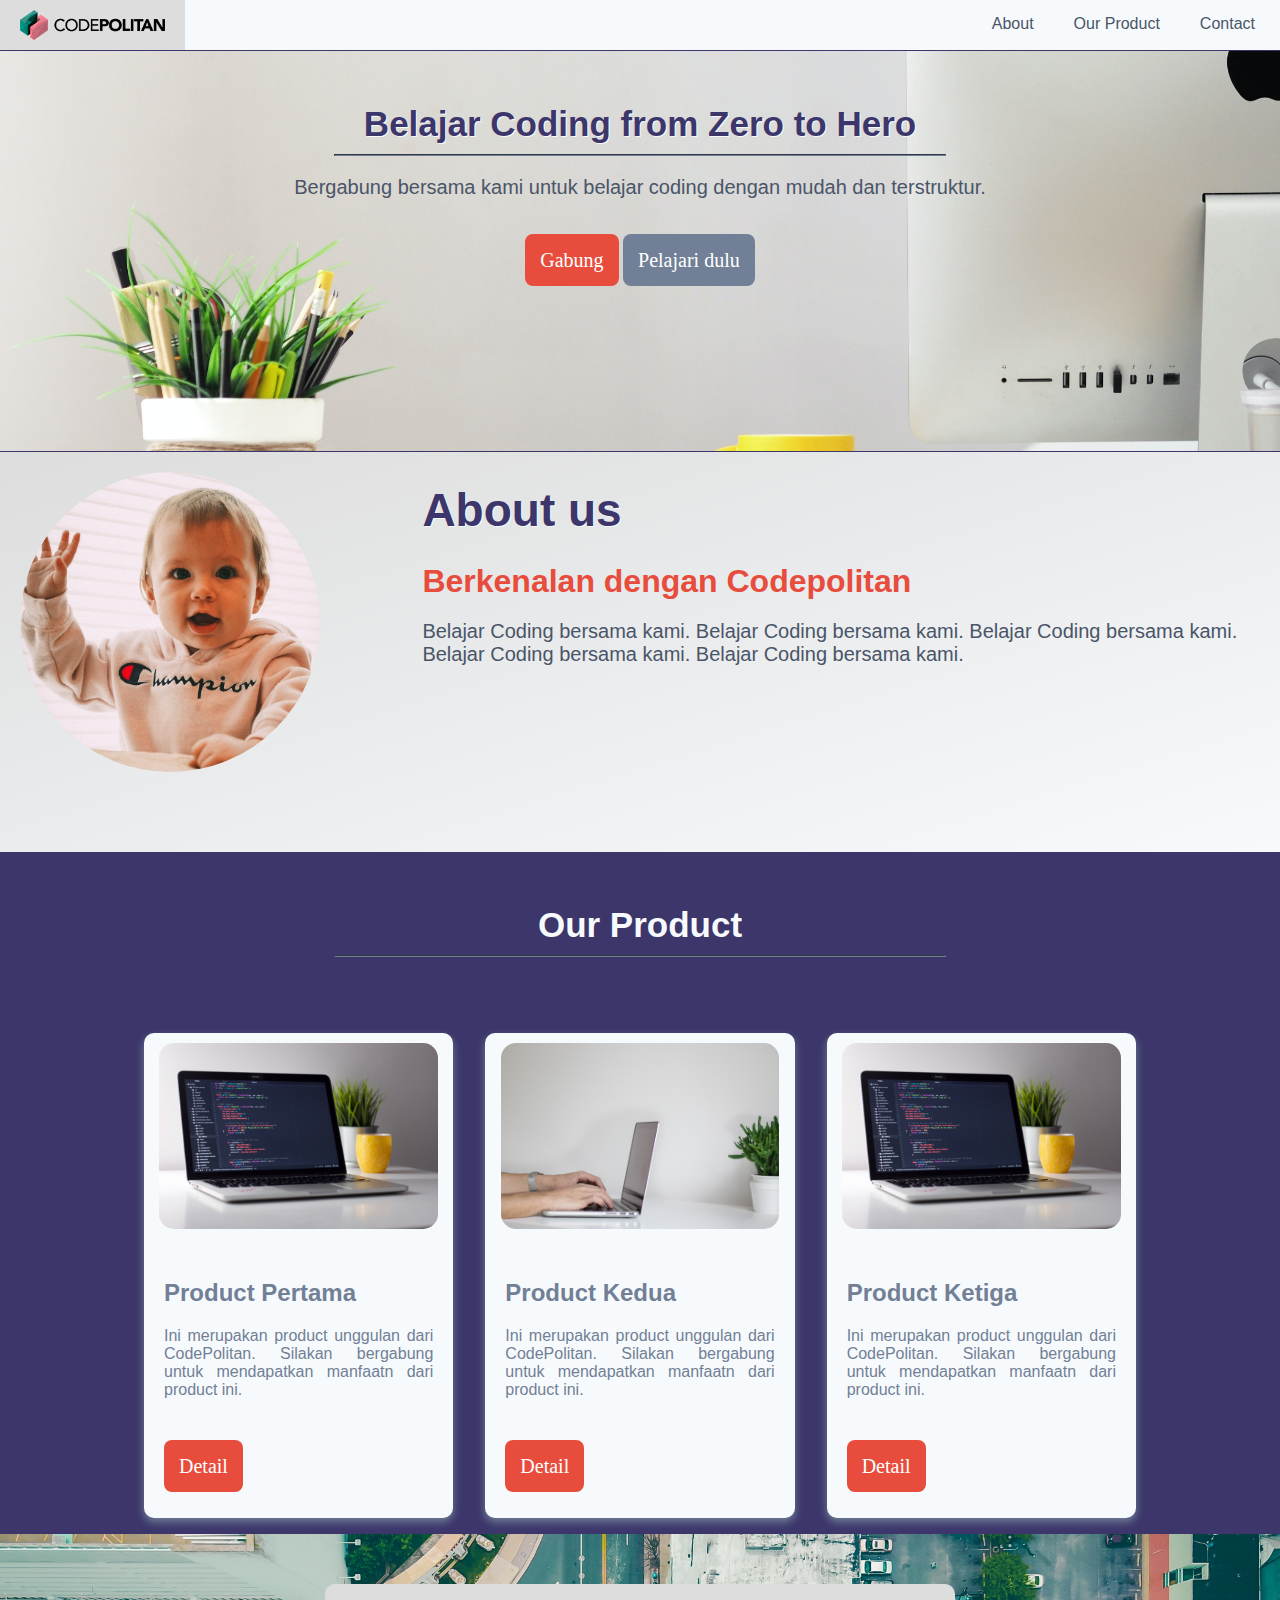
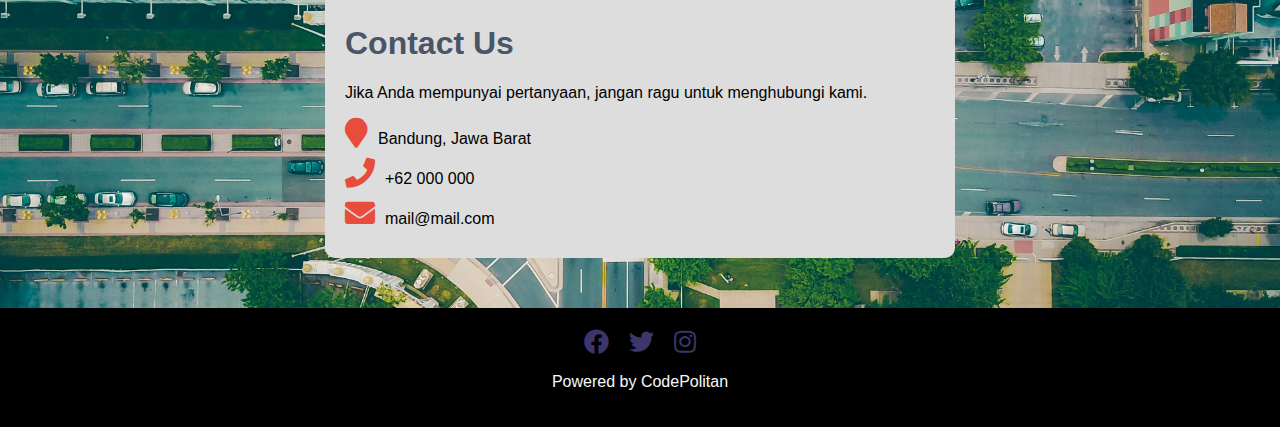
==== index.html @ ea25c0db "Project SASS" ====
<html>
<head>
    <title>Website dengan Sass</title>
    <meta name="viewport" content="width=device-width,initial-scale=1">
    <link rel="stylesheet" href="main.css">
    <link rel="stylesheet" href="https://use.fontawesome.com/releases/v5.7.0/css/all.css">
</head>
<body>
    <section class="navbar">
        <a href="#"><img src="images/logo.png"></a>
        <div class="right">
            <a href="#about">About</a>
            <a href="#product">Our Product</a>
            <a href="#contact">Contact</a>
        </div>    
    </section>
    <!--Section Header-->
    <section class="header">
        <!-- source image header.jpg" didownload dari situs unsplash.com, koleksi Georgie Cobbs -->
        <div class="text-header">
            <h1 class="judul-header">Belajar Coding from Zero to Hero</h1>
            <hr>
            <p>Bergabung bersama kami untuk belajar coding dengan mudah dan terstruktur.</p>
            <a href="#" class="button-primary">Gabung</a>
            <a href="#" class="button-secondary">Pelajari dulu</a>            
        </div>
    </section>

    <!--Section About-->
    <section class="about">
        <div class="grid-container">
            <div class="item-sepertiga">
                <!-- source image baby.jpg didownload dari situs unsplash.com, koleksi Troy T - @ttcollect -->
                <img src="images/baby.jpg">
            </div>
            <div class="item-duapertiga">
                <h1>About us</h1>
                <h2>Berkenalan dengan Codepolitan</h2>
                <p>Belajar Coding bersama kami. Belajar Coding bersama kami.  Belajar Coding bersama kami. Belajar Coding bersama kami. Belajar Coding bersama kami. </p>
            </div>
        </div>
    </section>

    <!--Section Product-->
    <section class="product">
        <div class="text-header">
            <h1 class="judul-product">Our Product</h1>
            <hr>
        </div>
        <div class="product-body">
            <div class="product-item">
                <div class="product-header">
                    <!-- source img1.jpg didownload dari situs unsplash.com, koleksi Clément H - @clemhlrdt-->
                    <img src="images/img1.jpg">
                </div>
                <div class="product-content">
                    <h2>Product Pertama</h2>
                    <p>Ini merupakan product unggulan dari CodePolitan. Silakan bergabung untuk mendapatkan manfaatn dari product ini.</p>
                </div>
                <div class="product-footer">
                    <a href="#" class="button-primary">Detail</a>
                </div>
            </div>
            <div class="product-item">
                <div class="product-header">
                    <!-- source img2.jpg didownload dari situs unsplash.com, koleksi NordWood Themes - @nordwood -->
                    <img src="images/img2.jpg">
                </div>
                <div class="product-content">
                    <h2>Product Kedua</h2>
                    <p>Ini merupakan product unggulan dari CodePolitan. Silakan bergabung untuk mendapatkan manfaatn dari product ini.</p>
                </div>
                <div class="product-footer">
                    <a href="#" class="button-primary">Detail</a>
                </div>
            </div>
            <div class="product-item">
                <div class="product-header">
                  <!-- source img1.jpg didownload dari situs unsplash.com, koleksi Clément H - @clemhlrdt-->
                  <img src="images/img1.jpg">
                </div>
                <div class="product-content">
                    <h2>Product Ketiga</h2>
                    <p>Ini merupakan product unggulan dari CodePolitan. Silakan bergabung untuk mendapatkan manfaatn dari product ini.</p>
                </div>
                <div class="product-footer">
                    <a href="#" class="button-primary">Detail</a>
                </div>
            </div>
        </div>
    </section>
    <!--Section Contact-->
    <section class="contact">
        <div class="info">
            <h1>Contact Us</h1>
            <p>Jika Anda mempunyai pertanyaan, jangan ragu untuk menghubungi kami.</p>
            <i class="fa fa-map-marker"></i>Bandung, Jawa Barat<br>
            <i class="fa fa-phone"></i>+62 000 000<br>
            <i class="fa fa-envelope"></i>mail@mail.com<br>
        </div>
    </section>
    <!--Section Footer-->
    <section class="footer">
        <a href="#"><i class="fab fa-facebook"></i></a>
        <a href="#"><i class="fab fa-twitter"></i></a>
        <a href="#"><i class="fab fa-instagram"></i></a>
        <p>Powered by CodePolitan</p>
    </section>
</body>
</html>
---- main.css ----
body {
  font: 100% Helvetica, sans-serif;
  margin: 0;
}

.navbar {
  background-color: #F7FAFC;
  overflow: hidden;
}
.navbar a {
  color: #4A5568;
  float: left;
  display: block;
  text-align: center;
  padding: 10px 20px;
  text-decoration: none;
}
.navbar a img {
  height: 30px;
  width: 145px;
}
.navbar a:hover {
  background-color: #DDD;
  color: black;
  padding: 10px 20px;
}
.navbar .right {
  float: right;
  width: auto;
  display: block;
  padding: 5px;
}

@media screen and (max-width: 800px) {
  .navbar a {
    float: none;
    width: 100%;
  }
  .navbar .right {
    float: none;
    width: 100%;
  }
}
.header {
  background-image: url("images/header.jpg");
  height: 400px;
  background-position: center;
  background-repeat: no-repeat;
  background-size: cover;
  position: relative;
  border-top: 1px solid #3C366B;
  border-bottom: 1px solid #3C366B;
}

.text-header {
  text-align: center;
  padding: 30px;
}
.text-header hr {
  margin: auto;
  width: 50%;
  border-color: #718096;
  margin-bottom: 10px;
}
.text-header p {
  color: #4A5568;
  font-size: 20px;
  margin-bottom: 50px;
}

.judul-header {
  color: #3C366B;
  text-shadow: 1px 1px #F7FAFC;
  font-size: 35px;
  font-weight: 700;
  margin-bottom: 10px;
}

.judul-product {
  color: #F7FAFC;
  text-shadow: 1px 1px #3C366B;
  font-size: 35px;
  font-weight: 700;
  margin-bottom: 10px;
}

.button-basic, .button-secondary, .button-primary {
  border: none;
  padding: 15px 15px;
  text-align: center;
  font-size: 20px;
  cursor: pointer;
  color: white;
  font-family: "Poiret one", cursive;
  text-decoration: none;
  border-radius: 8px;
  margin-top: 30px;
}

.button-primary {
  background-color: #E74C3C;
}

.button-secondary {
  background-color: #718096;
}

.grid-container {
  box-sizing: border-box;
}

.item-sepertiga {
  width: 33%;
  float: left;
}
@media screen and (max-width: 800px) {
  .item-sepertiga {
    float: none;
    width: 100%;
  }
}

.item-duapertiga {
  width: 66%;
  float: left;
}
@media screen and (max-width: 800px) {
  .item-duapertiga {
    float: none;
    width: 100%;
  }
}

.about {
  background-image: linear-gradient(to bottom right, #DDD, #F7FAFC);
  min-height: 400px;
}
@media screen and (max-width: 800px) {
  .about {
    text-align: center;
  }
}
.about img {
  border-radius: 100%;
  padding: 20px;
  width: 300px;
  height: 300px;
}
.about h1 {
  color: #3C366B;
  text-shadow: 1px 1px #F7FAFC;
  font-size: 46px;
  font-weight: 700;
  margin-bottom: 10px;
}
.about h2 {
  color: #E74C3C;
  font-size: 32px;
  margin-bottom: 15px;
}
.about p {
  color: #4A5568;
  font-size: 20px;
}

.product {
  background-color: #3C366B;
}

.image-style, .product-body .product-item img {
  border-radius: 25px;
  padding: 10px;
  display: block;
  margin-left: auto;
  margin-right: auto;
}

.product-body {
  display: flex;
  align-items: stretch;
  justify-content: space-around;
  margin-top: 20px;
  margin-left: 10vw;
  margin-right: 10vw;
}
@media screen and (max-width: 800px) {
  .product-body {
    flex-direction: column;
  }
}
.product-body .product-item {
  background-color: #F7FAFC;
  color: #718096;
  box-shadow: 0 4px 8px 0 #718096;
  margin: 16px;
  border-radius: 10px;
  width: 340px;
}
.product-body .product-item img {
  width: 90%;
}
.product-body .product-item .product-content {
  padding: 20px;
  text-align: justify;
}
.product-body .product-item .product-footer {
  padding: 20px;
  margin-bottom: 20px;
}
@media screen and (max-width: 800px) {
  .product-body .product-item {
    width: 100%;
  }
}

.contact {
  background-image: url("images/map.jpg");
  background-position: center;
  background-repeat: no-repeat;
  background-size: cover;
  position: relative;
  padding: 50px;
}
.contact .info {
  width: 50%;
  background-color: #DDD;
  display: block;
  margin-left: auto;
  margin-right: auto;
  padding: 20px;
  text-align: justify;
  border-radius: 10px;
}
@media screen and (max-width: 800px) {
  .contact .info {
    width: 75%;
  }
}
.contact .info i {
  color: #E74C3C;
  font-size: 30px;
  margin-right: 10px;
  margin-bottom: 10px;
}
.contact .info h1 {
  color: #4A5568;
  size: 35px;
}

.footer {
  background-color: black;
  color: #F7FAFC;
  padding: 20px;
  text-align: center;
}
.footer a {
  color: #3C366B;
  padding: 8px;
  text-decoration: none;
  font-size: 25px;
}

/*# sourceMappingURL=css-output.css.map */
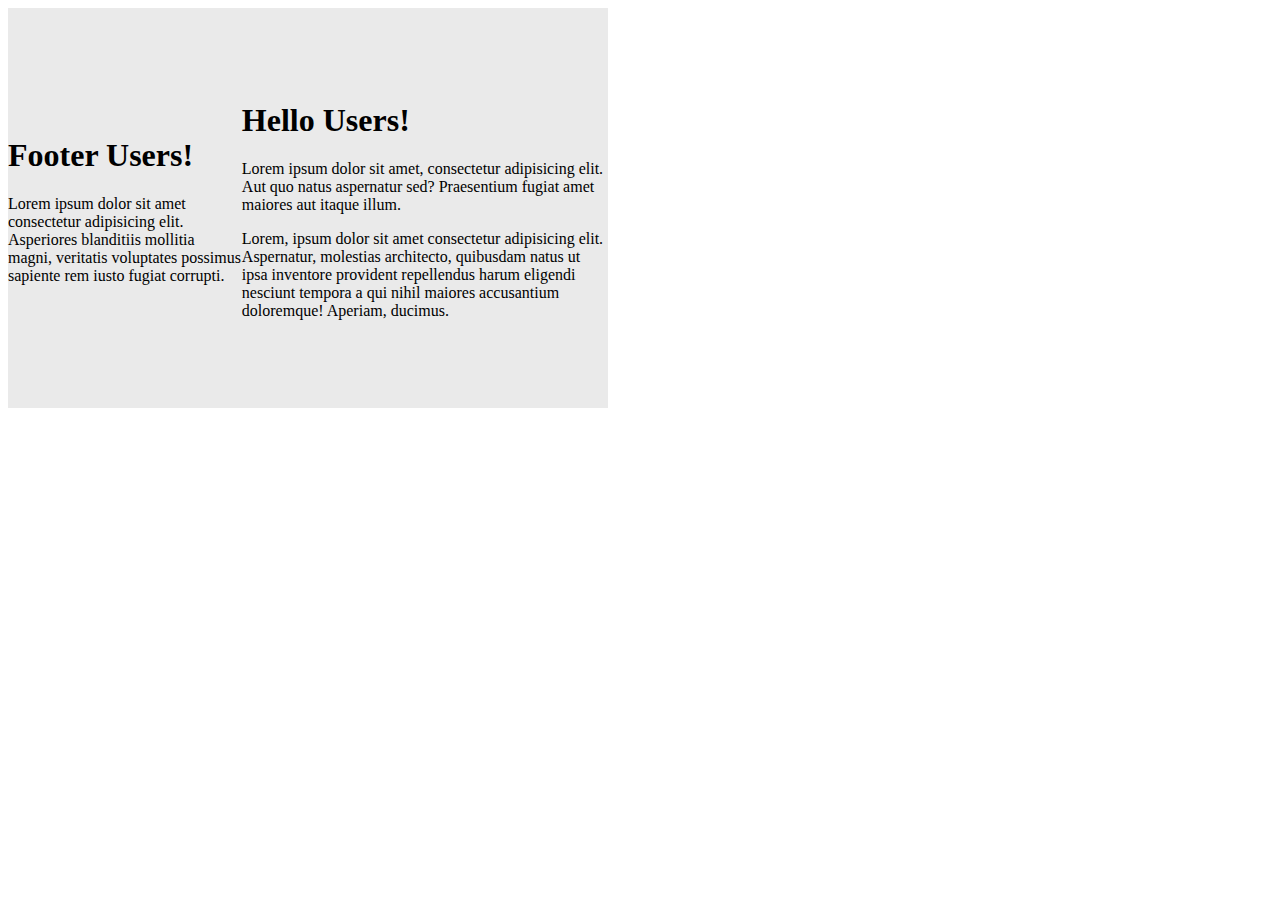
==== commit f9844395: "Belajar SASS" ====
--- a/index.html
+++ b/index.html
@@ -1,110 +1,33 @@
-<html>
-<head>
-    <title>Website dengan Sass</title>
-    <meta name="viewport" content="width=device-width,initial-scale=1">
-    <link rel="stylesheet" href="main.css">
-    <link rel="stylesheet" href="https://use.fontawesome.com/releases/v5.7.0/css/all.css">
-</head>
-<body>
-    <section class="navbar">
-        <a href="#"><img src="images/logo.png"></a>
-        <div class="right">
-            <a href="#about">About</a>
-            <a href="#product">Our Product</a>
-            <a href="#contact">Contact</a>
-        </div>    
-    </section>
-    <!--Section Header-->
-    <section class="header">
-        <!-- source image header.jpg" didownload dari situs unsplash.com, koleksi Georgie Cobbs -->
-        <div class="text-header">
-            <h1 class="judul-header">Belajar Coding from Zero to Hero</h1>
-            <hr>
-            <p>Bergabung bersama kami untuk belajar coding dengan mudah dan terstruktur.</p>
-            <a href="#" class="button-primary">Gabung</a>
-            <a href="#" class="button-secondary">Pelajari dulu</a>            
-        </div>
-    </section>
-
-    <!--Section About-->
-    <section class="about">
-        <div class="grid-container">
-            <div class="item-sepertiga">
-                <!-- source image baby.jpg didownload dari situs unsplash.com, koleksi Troy T - @ttcollect -->
-                <img src="images/baby.jpg">
-            </div>
-            <div class="item-duapertiga">
-                <h1>About us</h1>
-                <h2>Berkenalan dengan Codepolitan</h2>
-                <p>Belajar Coding bersama kami. Belajar Coding bersama kami.  Belajar Coding bersama kami. Belajar Coding bersama kami. Belajar Coding bersama kami. </p>
-            </div>
-        </div>
-    </section>
-
-    <!--Section Product-->
-    <section class="product">
-        <div class="text-header">
-            <h1 class="judul-product">Our Product</h1>
-            <hr>
-        </div>
-        <div class="product-body">
-            <div class="product-item">
-                <div class="product-header">
-                    <!-- source img1.jpg didownload dari situs unsplash.com, koleksi Clément H - @clemhlrdt-->
-                    <img src="images/img1.jpg">
-                </div>
-                <div class="product-content">
-                    <h2>Product Pertama</h2>
-                    <p>Ini merupakan product unggulan dari CodePolitan. Silakan bergabung untuk mendapatkan manfaatn dari product ini.</p>
-                </div>
-                <div class="product-footer">
-                    <a href="#" class="button-primary">Detail</a>
-                </div>
-            </div>
-            <div class="product-item">
-                <div class="product-header">
-                    <!-- source img2.jpg didownload dari situs unsplash.com, koleksi NordWood Themes - @nordwood -->
-                    <img src="images/img2.jpg">
-                </div>
-                <div class="product-content">
-                    <h2>Product Kedua</h2>
-                    <p>Ini merupakan product unggulan dari CodePolitan. Silakan bergabung untuk mendapatkan manfaatn dari product ini.</p>
-                </div>
-                <div class="product-footer">
-                    <a href="#" class="button-primary">Detail</a>
-                </div>
-            </div>
-            <div class="product-item">
-                <div class="product-header">
-                  <!-- source img1.jpg didownload dari situs unsplash.com, koleksi Clément H - @clemhlrdt-->
-                  <img src="images/img1.jpg">
-                </div>
-                <div class="product-content">
-                    <h2>Product Ketiga</h2>
-                    <p>Ini merupakan product unggulan dari CodePolitan. Silakan bergabung untuk mendapatkan manfaatn dari product ini.</p>
-                </div>
-                <div class="product-footer">
-                    <a href="#" class="button-primary">Detail</a>
-                </div>
-            </div>
-        </div>
-    </section>
-    <!--Section Contact-->
-    <section class="contact">
-        <div class="info">
-            <h1>Contact Us</h1>
-            <p>Jika Anda mempunyai pertanyaan, jangan ragu untuk menghubungi kami.</p>
-            <i class="fa fa-map-marker"></i>Bandung, Jawa Barat<br>
-            <i class="fa fa-phone"></i>+62 000 000<br>
-            <i class="fa fa-envelope"></i>mail@mail.com<br>
-        </div>
-    </section>
-    <!--Section Footer-->
-    <section class="footer">
-        <a href="#"><i class="fab fa-facebook"></i></a>
-        <a href="#"><i class="fab fa-twitter"></i></a>
-        <a href="#"><i class="fab fa-instagram"></i></a>
-        <p>Powered by CodePolitan</p>
-    </section>
-</body>
+<html>
+<head>
+    <title>Belajar SASS</title>
+    <meta name="viewport" content="width=device-width,initial-scale=1">
+    <link rel="stylesheet" href="css/mixin.css">
+    <link rel="stylesheet" href="https://use.fontawesome.com/releases/v5.7.0/css/all.css">
+</head>
+<body>
+ <div class="container">
+    <section class="main">
+        <div class="main-heading">
+            <h1>Hello Users!</h1>
+        </div>
+        <div class="main-paragraph">
+            <p>Lorem ipsum dolor sit amet, consectetur adipisicing elit. Aut quo natus aspernatur sed? Praesentium fugiat amet maiores aut itaque illum.</p>
+             <p>Lorem, ipsum dolor sit amet consectetur adipisicing elit. Aspernatur, molestias architecto, quibusdam natus ut ipsa inventore provident repellendus harum eligendi nesciunt tempora a qui nihil maiores accusantium doloremque! Aperiam, ducimus.</p>
+        </div>
+    </section>
+    <footer>
+        <div class="footer-heading">
+            <h1>Footer Users!</h1>
+            <div class="footer-paragraph">
+                <p>
+                    Lorem ipsum dolor sit amet consectetur adipisicing elit. Asperiores blanditiis mollitia magni, veritatis voluptates possimus sapiente rem iusto fugiat corrupti.
+                </p>
+            </div>
+        </div>
+    </footer>
+
+</div>
+ </div>
+</body>
 </html>--- a/css/mixin.css
+++ b/css/mixin.css
@@ -0,0 +1,49 @@
+.header ul {
+  margin: 0;
+  padding: 0;
+  list-style: none;
+}
+.header ul li {
+  display: inline-block;
+}
+.header ul li {
+  background-color: black;
+  padding: 0.5em;
+}
+.header ul a {
+  color: white;
+}
+
+.container {
+  display: flex;
+  justify-content: space-between;
+  align-items: center;
+  flex-direction: row-reverse;
+  width: 600px;
+  height: 400px;
+  background-color: #eaeaea;
+}
+.container .box {
+  width: 60px;
+  height: 60px;
+  background-color: #badaba;
+  text-align: center;
+  line-height: 60px;
+}
+
+.footer ul {
+  margin: 0;
+  padding: 0;
+  list-style: none;
+}
+.footer ul li {
+  display: inline-block;
+}
+.footer ul li {
+  padding: 0.4em;
+  background-color: salmon;
+}
+.footer ul a {
+  color: white;
+  text-decoration: none;
+}/*# sourceMappingURL=mixin.css.map */